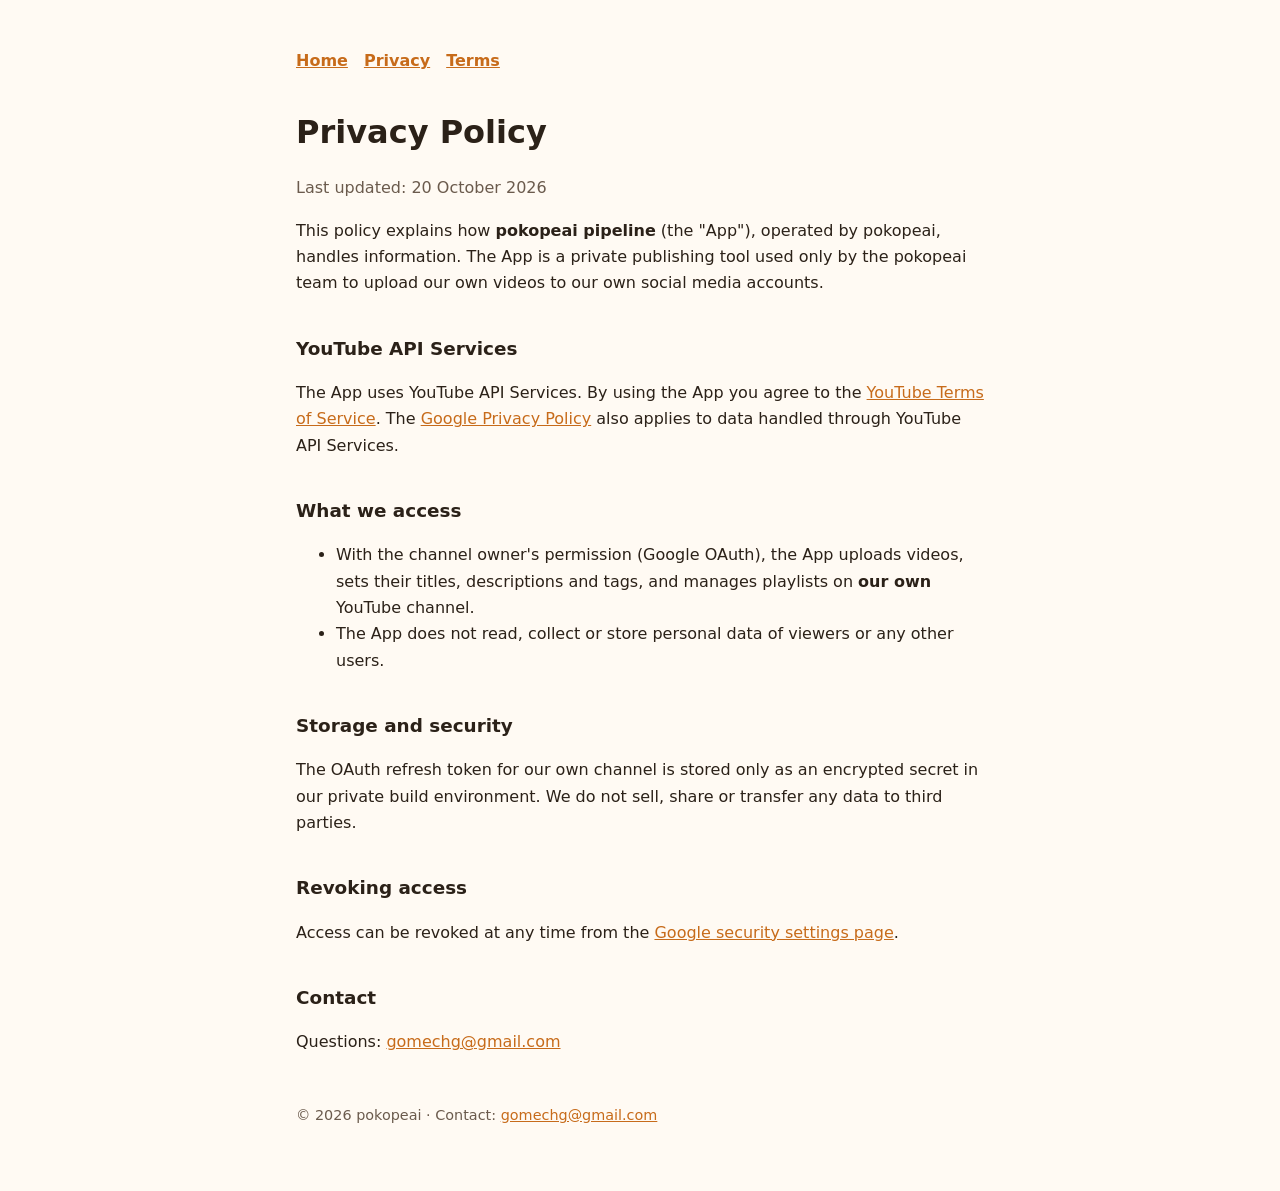
==== privacy.html @ 012e399e "pokopeai site: home, privacy policy, terms" ====
<!doctype html><html lang="en"><head><meta charset="utf-8"><meta name="viewport" content="width=device-width,initial-scale=1"><title>Privacy Policy — pokopeai</title><link rel="stylesheet" href="style.css"></head><body><main><nav><a href="./">Home</a><a href="privacy.html">Privacy</a><a href="terms.html">Terms</a></nav>
<h1>Privacy Policy</h1>
<p class="muted">Last updated: 20 October 2026</p>
<p>This policy explains how <strong>pokopeai pipeline</strong> (the "App"), operated by pokopeai, handles information. The App is a private publishing tool used only by the pokopeai team to upload our own videos to our own social media accounts.</p>
<h2>YouTube API Services</h2>
<p>The App uses YouTube API Services. By using the App you agree to the <a href="https://www.youtube.com/t/terms">YouTube Terms of Service</a>. The <a href="https://policies.google.com/privacy">Google Privacy Policy</a> also applies to data handled through YouTube API Services.</p>
<h2>What we access</h2>
<ul>
<li>With the channel owner's permission (Google OAuth), the App uploads videos, sets their titles, descriptions and tags, and manages playlists on <strong>our own</strong> YouTube channel.</li>
<li>The App does not read, collect or store personal data of viewers or any other users.</li>
</ul>
<h2>Storage and security</h2>
<p>The OAuth refresh token for our own channel is stored only as an encrypted secret in our private build environment. We do not sell, share or transfer any data to third parties.</p>
<h2>Revoking access</h2>
<p>Access can be revoked at any time from the <a href="https://myaccount.google.com/permissions">Google security settings page</a>.</p>
<h2>Contact</h2>
<p>Questions: <a href="mailto:gomechg@gmail.com">gomechg@gmail.com</a></p>
<footer>© 2026 pokopeai · Contact: <a href="mailto:gomechg@gmail.com">gomechg@gmail.com</a></footer>
</main></body></html>
---- style.css ----
:root{--bg:#fffaf3;--fg:#2b2118;--muted:#6b5b4d;--accent:#c76b1a;--card:#ffffff}
@media (prefers-color-scheme:dark){:root{--bg:#17130f;--fg:#f3ebe1;--muted:#b5a594;--accent:#f0a04b;--card:#221c16}}
*{box-sizing:border-box}body{margin:0;background:var(--bg);color:var(--fg);font:16px/1.65 system-ui,-apple-system,"Segoe UI",sans-serif}
main{max-width:720px;margin:0 auto;padding:48px 16px 64px}h1{font-size:2rem;margin:0 0 .25em}h2{font-size:1.15rem;margin:2em 0 .4em}
p,li{color:var(--fg)}.muted{color:var(--muted)}a{color:var(--accent)}nav{display:flex;gap:16px;margin-bottom:32px;font-weight:600}
.card{background:var(--card);border-radius:14px;padding:20px;margin:24px 0;box-shadow:0 1px 3px rgba(0,0,0,.08)}
footer{margin-top:48px;font-size:.9rem;color:var(--muted)}
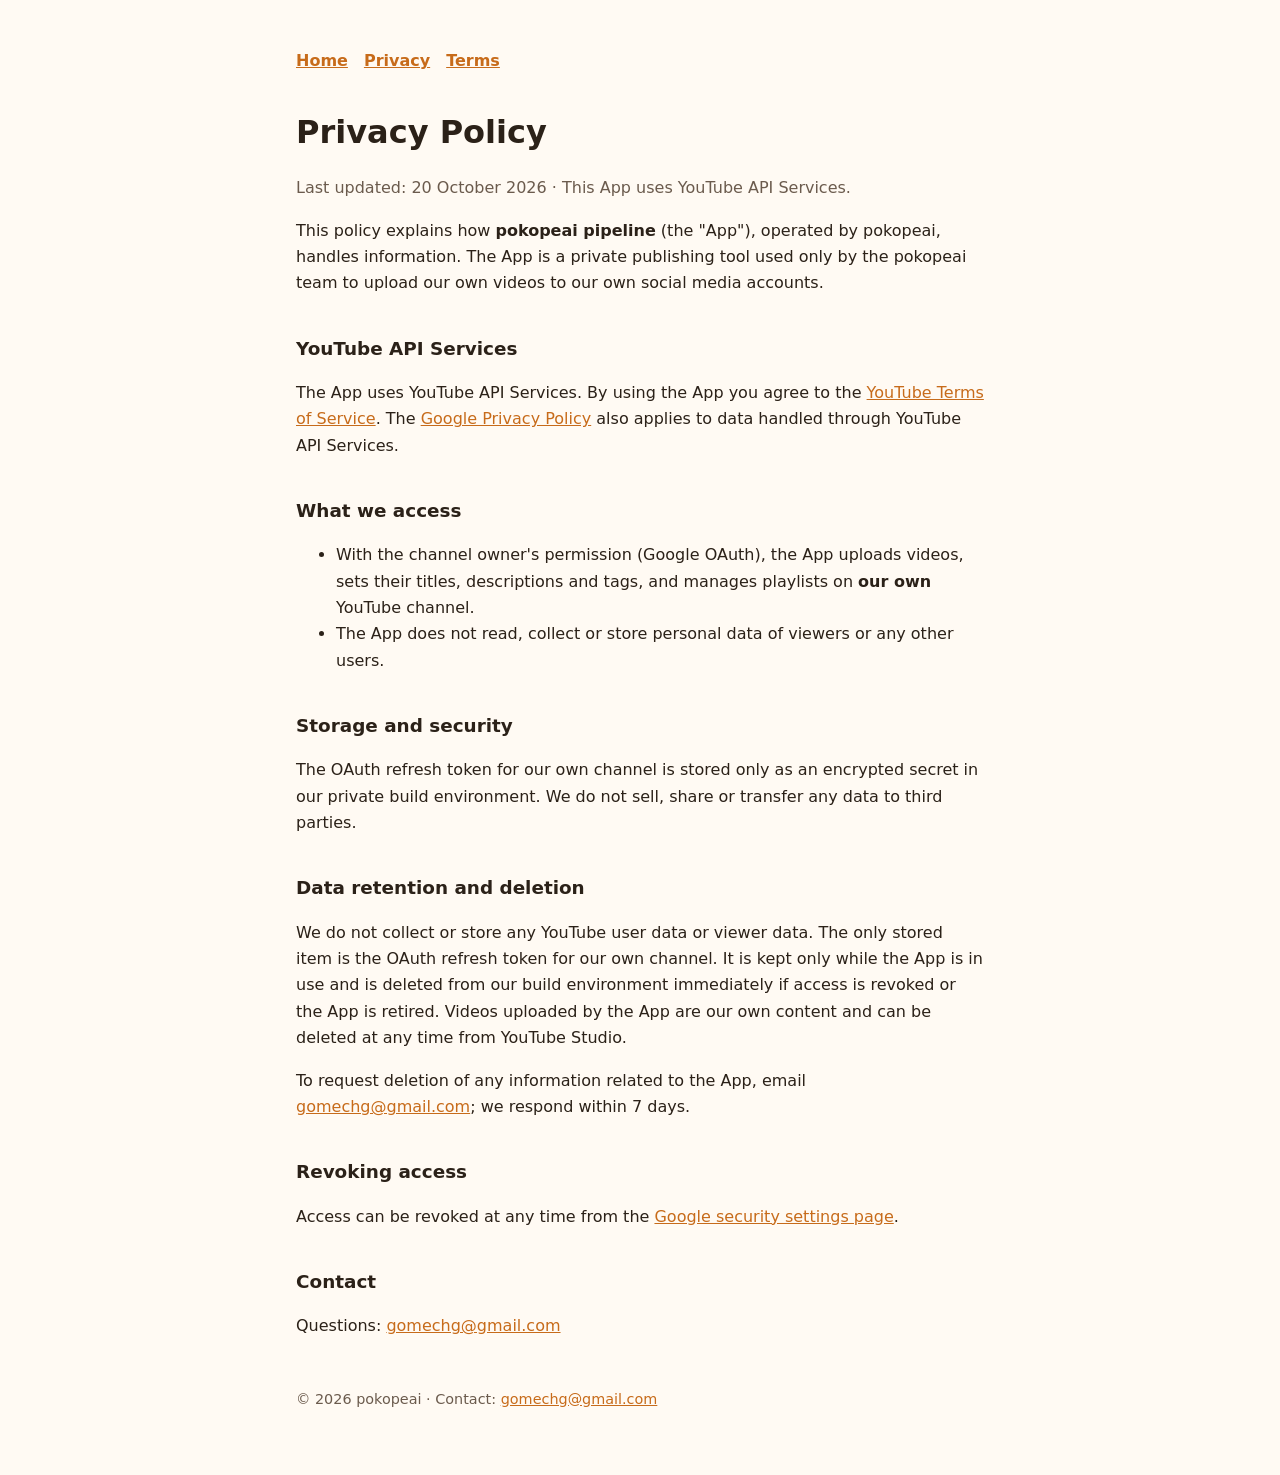
==== commit 97ab5320: "Add YouTube API Services notice, channel link, data deletion policy" ====
--- a/privacy.html
+++ b/privacy.html
@@ -1,6 +1,6 @@
 <!doctype html><html lang="en"><head><meta charset="utf-8"><meta name="viewport" content="width=device-width,initial-scale=1"><title>Privacy Policy — pokopeai</title><link rel="stylesheet" href="style.css"></head><body><main><nav><a href="./">Home</a><a href="privacy.html">Privacy</a><a href="terms.html">Terms</a></nav>
 <h1>Privacy Policy</h1>
-<p class="muted">Last updated: 20 October 2026</p>
+<p class="muted">Last updated: 20 October 2026 · This App uses YouTube API Services.</p>
 <p>This policy explains how <strong>pokopeai pipeline</strong> (the "App"), operated by pokopeai, handles information. The App is a private publishing tool used only by the pokopeai team to upload our own videos to our own social media accounts.</p>
 <h2>YouTube API Services</h2>
 <p>The App uses YouTube API Services. By using the App you agree to the <a href="https://www.youtube.com/t/terms">YouTube Terms of Service</a>. The <a href="https://policies.google.com/privacy">Google Privacy Policy</a> also applies to data handled through YouTube API Services.</p>
@@ -11,6 +11,9 @@
 </ul>
 <h2>Storage and security</h2>
 <p>The OAuth refresh token for our own channel is stored only as an encrypted secret in our private build environment. We do not sell, share or transfer any data to third parties.</p>
+<h2>Data retention and deletion</h2>
+<p>We do not collect or store any YouTube user data or viewer data. The only stored item is the OAuth refresh token for our own channel. It is kept only while the App is in use and is deleted from our build environment immediately if access is revoked or the App is retired. Videos uploaded by the App are our own content and can be deleted at any time from YouTube Studio.</p>
+<p>To request deletion of any information related to the App, email <a href="mailto:gomechg@gmail.com">gomechg@gmail.com</a>; we respond within 7 days.</p>
 <h2>Revoking access</h2>
 <p>Access can be revoked at any time from the <a href="https://myaccount.google.com/permissions">Google security settings page</a>.</p>
 <h2>Contact</h2>
--- a/style.css
+++ b/style.css
@@ -5,3 +5,4 @@
 p,li{color:var(--fg)}.muted{color:var(--muted)}a{color:var(--accent)}nav{display:flex;gap:16px;margin-bottom:32px;font-weight:600}
 .card{background:var(--card);border-radius:14px;padding:20px;margin:24px 0;box-shadow:0 1px 3px rgba(0,0,0,.08)}
 footer{margin-top:48px;font-size:.9rem;color:var(--muted)}
+.yt{display:inline-block;background:#ff0033;color:#fff!important;padding:10px 16px;border-radius:10px;text-decoration:none;font-weight:700}
